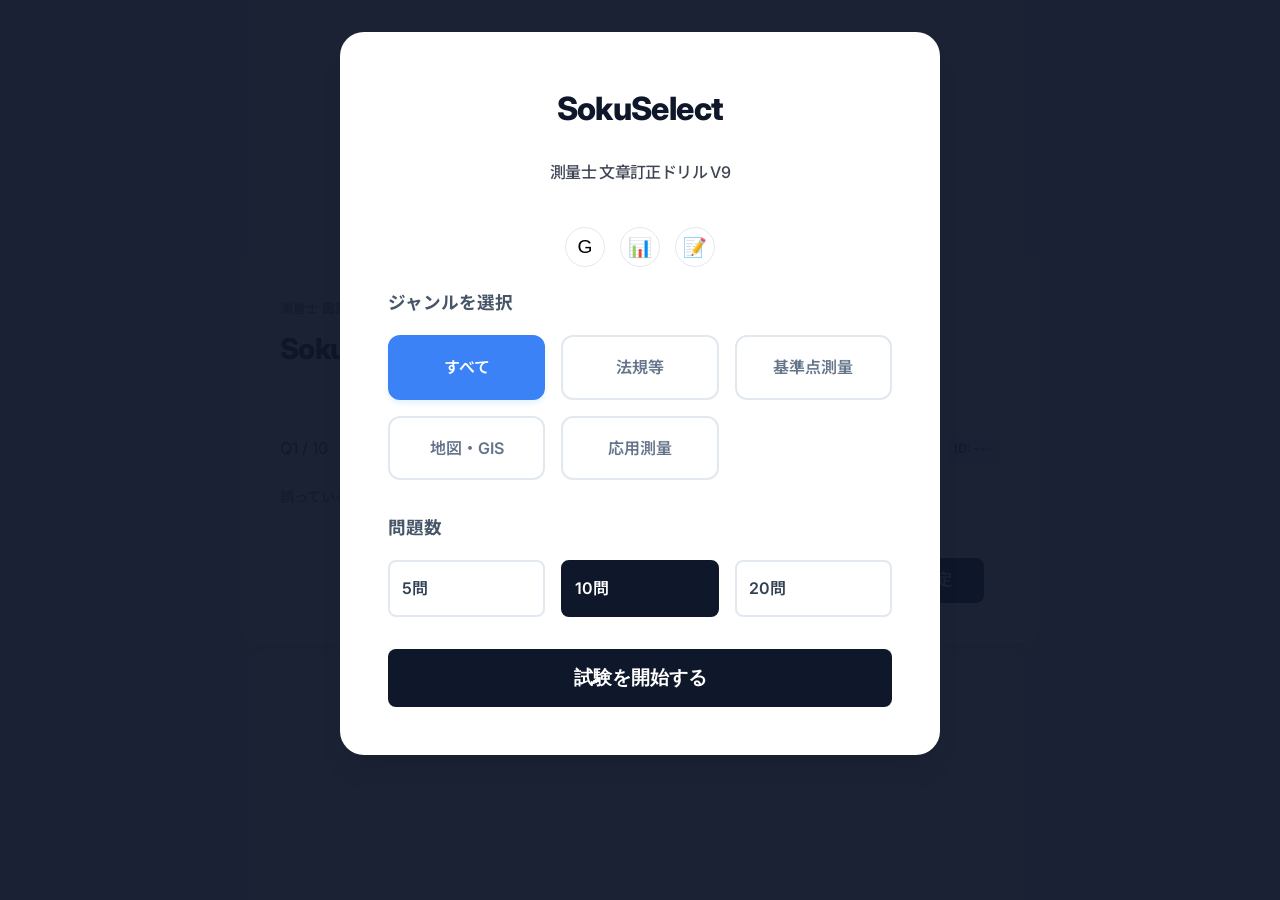
==== index.html @ 6ce7f01f "Fix: Editor Layout V9 - Strict Block Layout" ====
<!DOCTYPE html>
<html lang="ja">

<head>
    <meta charset="UTF-8">
    <meta name="viewport" content="width=device-width, initial-scale=1.0">
    <title>SokuSelect - 測量士 記述式攻略</title>
    <link rel="stylesheet" href="style.css">
    <link rel="stylesheet" href="v2.css">
    <!-- Google Fonts for premium feel -->
    <link rel="preconnect" href="https://fonts.googleapis.com">
    <link rel="preconnect" href="https://fonts.gstatic.com" crossorigin>
    <link
        href="https://fonts.googleapis.com/css2?family=Inter:wght@400;600;800&family=Noto+Sans+JP:wght@400;500;700&display=swap"
        rel="stylesheet">
    <script src="https://apis.google.com/js/api.js" async defer></script>
    <script src="https://accounts.google.com/gsi/client" async defer></script>
</head>

<body>
    <!-- Start Screen Overlay -->
    <div id="start-screen" class="overlay active" style="background: rgba(15, 23, 42, 0.95);">
        <div class="start-screen-content">
            <h1 class="start-title">SokuSelect<br><span style="font-size: 0.5em; font-weight: 500; opacity: 0.8;">測量士
                    文章訂正ドリル V9</span>
            </h1>

            <div style="display:flex; justify-content:center; gap:15px; margin-bottom:20px;">
                <button id="auth-btn-start" class="icon-btn" title="Google認証"
                    style="background:white; border-radius:50%; width:40px; height:40px; font-size:1.2rem;">G</button>
                <button id="params-btn-start" class="icon-btn" title="統計"
                    style="background:white; border-radius:50%; width:40px; height:40px; font-size:1.2rem;">📊</button>
                <button id="editor-btn-start" class="icon-btn" title="問題編集"
                    style="background:white; border-radius:50%; width:40px; height:40px; font-size:1.2rem;">📝</button>
            </div>

            <div class="setting-section">
                <label class="setting-label">ジャンルを選択</label>
                <div class="genre-grid" id="genre-options">
                    <div class="genre-card selected" data-value="all">すべて</div>
                    <div class="genre-card" data-value="法規等">法規等</div>
                    <div class="genre-card" data-value="基準点測量">基準点測量</div>
                    <div class="genre-card" data-value="地図・GIS">地図・GIS</div>
                    <div class="genre-card" data-value="応用測量">応用測量</div>
                </div>
            </div>

            <div class="setting-section">
                <label class="setting-label">問題数</label>
                <div class="count-options" id="count-options">
                    <div class="count-btn" data-value="5">5問</div>
                    <div class="count-btn selected" data-value="10">10問</div>
                    <div class="count-btn" data-value="20">20問</div>
                </div>
            </div>

            <button id="start-btn" class="btn btn-primary"
                style="width: 100%; padding: 1rem; font-size: 1.2rem;">試験を開始する</button>
        </div>
    </div>

    <!-- Modal Overlay (for dropdowns) -->
    <div class="overlay" id="overlay"></div>

    <div class="container">
        <header>
            <div class="brand">
                <span class="brand-sub">測量士 国家試験対策</span>
                <h1>SokuSelect <span class="version">v3.0</span></h1>
            </div>
            <div id="game-area-placeholder" style="display:none;"></div>
        </header>

        <main id="game-area">
            <div class="progress-container">
                <div class="progress-bar" id="progress">Q1 / 10</div>
                <span id="question-id-display" class="question-id-badge">ID: ---</span>
            </div>
            <div class="question-container">
                <div class="instruction" id="instruction-text">誤っている箇所を訂正しなさい</div>
                <div id="sentence-area" class="sentence-display">
                    <!-- Dynamic Sentence with Interactive Spans -->
                </div>
            </div>

            <!-- Positioned dynamically -->
            <div id="selection-modal" class="selection-modal hidden">
                <!-- Options injected here -->
            </div>

            <div id="feedback" class="feedback-box">
                <div class="feedback-layout">
                    <div class="char-avatar-container">
                        <!-- Simple Character Avatar (CSS or SVG) -->
                        <div
                            style="width:100%; height:100%; background:#dbeafe; display:flex; align-items:center; justify-content:center; font-size:2rem;">
                            👩‍💼</div>
                    </div>
                    <div class="feedback-content">
                        <div id="char-msg" class="char-bubble"></div>
                        <h3 id="feedback-title" class="feedback-title">判定結果</h3>
                        <p id="feedback-desc" class="feedback-text">解説...</p>
                    </div>
                </div>
            </div>

            <div class="controls-area">
                <button id="check-btn" class="btn btn-primary">決定</button>
                <div style="display:flex; gap:10px;">
                    <button id="next-btn" class="btn btn-next hidden">次へ進む</button>
                    <button id="game-edit-btn" class="btn btn-secondary hidden" title="この問題を編集">📝</button>
                </div>
            </div>
        </main>

        <!-- Editor Screen -->
        <div id="editor-screen" class="screen hidden">
            <header class="app-header">
                <h2>問題編集</h2>
                <button id="editor-close-btn" class="icon-btn">✖</button>
            </header>
            <div class="editor-content">
                <div class="editor-controls">
                    <button id="add-question-btn" class="secondary-btn">+ 新規作成</button>
                    <button id="save-drive-btn" class="primary-btn">Driveに保存</button>
                    <button id="editor-auth-btn" class="btn btn-outline" style="margin-left:auto;">G Login</button>
                </div>
                <div id="question-list" class="question-list">
                    <!-- List of questions -->
                </div>
                <div id="editor-form" class="editor-form hidden">
                    <h3>編集</h3>
                    <div class="form-group">
                        <label>ID</label>
                        <input type="text" id="edit-id">
                    </div>
                    <div class="form-group">
                        <label>ジャンル</label>
                        <input type="text" id="edit-genre" list="genre-list">
                        <datalist id="genre-list">
                            <option value="測量法">
                            <option value="多角測量">
                            <option value="基準点測量">
                            <option value="水準測量">
                            <option value="地形測量">
                            <option value="写真測量">
                            <option value="地図編集">
                            <option value="応用測量">
                        </datalist>
                    </div>
                    <div class="form-group">
                        <!-- V9: Removed wrapper and label as requested -->
                        <div id="segment-list" class="segment-list" style="margin-bottom: 10px;"></div>
                        <!-- add-segment-btn is hidden by JS anyway in V8/V9, but keeping it for safety or removing if truly unused -->
                        <button id="add-segment-btn" class="secondary-btn" style="display:none;">+ 文節を追加</button>
                        <input type="hidden" id="edit-segments">
                    </div>
                    <div class="form-group">
                        <label>解説</label>
                        <textarea id="edit-explanation" rows="3"></textarea>
                    </div>
                    <div class="form-actions">
                        <button id="edit-save-btn" class="primary-btn">決定</button>
                        <button id="edit-cancel-btn" class="secondary-btn">キャンセル</button>
                        <button id="edit-delete-btn" class="danger-btn">削除</button>
                    </div>
                </div>
            </div>
        </div>

        <!-- Statistics Screen -->
        <div id="stats-screen" class="screen hidden">
            <header class="app-header">
                <h2>学習記録</h2>
                <button id="stats-close-btn" class="icon-btn">✖</button>
            </header>
            <div class="stats-content">
                <div class="stats-summary">
                    <div class="stat-card">
                        <h3>総回答数</h3>
                        <p id="total-answers">0</p>
                    </div>
                    <div class="stat-card">
                        <h3>正答率</h3>
                        <p id="total-rate">0%</p>
                    </div>
                    <div class="stat-card">
                        <h3>最終学習日</h3>
                        <p id="last-played">-</p>
                    </div>
                </div>
                <h3>ジャンル別正答率</h3>
                <div id="stats-chart" class="chart-container">
                    <!-- Chart bars -->
                </div>

                <h3 style="margin-top: 20px;">問題別成績 (ワースト順)</h3>
                <div id="question-stats-list" class="question-stats-list">
                    <!-- List injected here -->
                </div>

                <button id="reset-stats-btn" class="danger-btn" style="margin-top:20px;">記録をリセット</button>
            </div>
        </div>

        <section id="result-area" class="hidden" style="text-align: center;">
            <h2 style="font-size: 2rem; color: var(--primary-color); margin-bottom: 0.5rem;" id="final-verdict">試験終了
            </h2>
            <div id="result-msg" style="margin-bottom: 2rem; font-weight: bold; color: #64748b;">お疲れ様でした！</div>

            <div class="score-value" id="final-score">0 / 0</div>

            <div class="chart-container" id="analytics-chart">
                <!-- Charts injected here -->
            </div>

            <div class="result-actions">
                <button id="retry-mistakes-btn" class="btn btn-warning hidden">間違えた問題を復習</button>
                <button onclick="location.reload()" class="btn btn-primary">設定を変えてやり直す</button>
            </div>
        </section>
    </div>

    <script src="questions.js"></script>
    <script src="app.js"></script>
</body>

</html>
---- style.css ----
:root {
    --primary-color: #0f172a;
    /* Darker, more professional for Surveyor */
    --accent-color: #3b82f6;
    --highlight-bg: #dbeafe;
    --highlight-border: #93c5fd;
    --interactive-hover: #e0f2fe;
    --success-bg: #dcfce7;
    --success-text: #166534;
    --error-bg: #fee2e2;
    --error-text: #991b1b;
    --bg-color: #f1f5f9;
    --card-bg: #ffffff;
}

* {
    box-sizing: border-box;
    margin: 0;
    padding: 0;
}

body {
    font-family: 'Inter', 'Noto Sans JP', sans-serif;
    background-color: var(--bg-color);
    color: #334155;
    line-height: 1.8;
    display: flex;
    justify-content: center;
    align-items: center;
    min-height: 100vh;
    padding: 1rem;
}

.container {
    width: 100%;
    max-width: 800px;
    background: var(--card-bg);
    border-radius: 1rem;
    box-shadow: 0 10px 15px -3px rgb(0 0 0 / 0.1);
    padding: 2.5rem;
    position: relative;
}

header {
    margin-bottom: 2.5rem;
    border-bottom: 2px solid #e2e8f0;
    padding-bottom: 1rem;
    display: flex;
    justify-content: space-between;
    align-items: center;
}

h1 {
    font-size: 1.8rem;
    font-weight: 800;
    color: var(--primary-color);
    letter-spacing: -0.02em;
}

.brand-sub {
    font-size: 0.8rem;
    color: #64748b;
    font-weight: 600;
    display: block;
    margin-bottom: 0.2rem;
}

.version {
    font-size: 0.75rem;
    background: var(--accent-color);
    color: #fff;
    padding: 2px 6px;
    border-radius: 4px;
    vertical-align: middle;
    margin-left: 8px;
    font-weight: 600;
}

/* Question Area */
.question-container {
    font-size: 1.15rem;
    margin-bottom: 2rem;
}

.instruction {
    font-size: 0.9rem;
    color: #64748b;
    margin-bottom: 1rem;
    font-weight: 600;
}

.sentence-display {
    line-height: 2.2;
    font-size: 1.25rem;
}

/* Interactive Segments */
.segment {
    display: inline-block;
    padding: 0 0.25rem;
    border-bottom: 2px solid transparent;
    border-radius: 4px;
    transition: all 0.2s;
}

.segment.interactive {
    cursor: pointer;
    border-bottom: 2px solid var(--accent-color);
    color: var(--primary-color);
    font-weight: 600;
    background-color: rgba(59, 130, 246, 0.05);
}

.segment.interactive:hover {
    background-color: var(--interactive-hover);
}

.segment.interactive.modified {
    background-color: var(--highlight-bg);
    border-color: var(--highlight-border);
    color: #1d4ed8;
}

/* Read-only feedback states */
.segment.correct-state {
    background-color: var(--success-bg);
    color: var(--success-text);
    border-bottom-color: var(--success-text);
}

.segment.wrong-state {
    background-color: var(--error-bg);
    color: var(--error-text);
    text-decoration: line-through;
    border-bottom-color: var(--error-text);
}

/* Selection Modal/Dropdown */
.selection-modal {
    position: absolute;
    background: white;
    border: 1px solid #e2e8f0;
    border-radius: 0.5rem;
    box-shadow: 0 10px 15px -3px rgb(0 0 0 / 0.1), 0 4px 6px -4px rgb(0 0 0 / 0.1);
    z-index: 50;
    min-width: 200px;
    overflow: hidden;
    animation: scaleIn 0.15s ease-out;
}

@keyframes scaleIn {
    from {
        opacity: 0;
        transform: scale(0.95);
    }

    to {
        opacity: 1;
        transform: scale(1);
    }
}

.modal-option {
    padding: 0.75rem 1rem;
    cursor: pointer;
    transition: background 0.1s;
    font-weight: 500;
}

.modal-option:hover {
    background-color: #f8fafc;
    color: var(--accent-color);
}

/* Overlay to close modal by clicking outside */
.overlay {
    position: fixed;
    top: 0;
    left: 0;
    width: 100vw;
    height: 100vh;
    z-index: 40;
    display: none;
}

.overlay.active {
    display: block;
}

/* Controls */
.controls-area {
    margin-top: 3rem;
    display: flex;
    justify-content: flex-end;
    gap: 1rem;
}

.btn {
    padding: 0.75rem 2rem;
    border-radius: 0.5rem;
    font-weight: 700;
    cursor: pointer;
    border: none;
    font-size: 1rem;
    transition: all 0.2s;
}

.btn-primary {
    background-color: var(--primary-color);
    color: white;
}

.btn-primary:hover {
    background-color: #1e293b;
    transform: translateY(-1px);
}

.btn-next {
    background-color: var(--accent-color);
    color: white;
}

/* Feedback Area */
.feedback-box {
    margin-top: 2rem;
    padding: 1.5rem;
    border-radius: 0.75rem;
    background-color: #f8fafc;
    border-left: 5px solid #cbd5e1;
    display: none;
}

.feedback-box.visible {
    display: block;
    animation: slideUp 0.3s ease-out;
}

@keyframes slideUp {
    from {
        opacity: 0;
        transform: translateY(10px);
    }

    to {
        opacity: 1;
        transform: translateY(0);
    }
}

.feedback-box.success {
    background-color: #f0fdf4;
    border-left-color: var(--success-text);
}

.feedback-box.error {
    background-color: #fef2f2;
    border-left-color: var(--error-text);
}

.feedback-title {
    font-size: 1.25rem;
    font-weight: 800;
    margin-bottom: 0.5rem;
}

.feedback-text {
    color: #475569;
}

.hidden {
    display: none !important;
}

/* --- Start Screen --- */
.start-screen-content {
    background: white;
    padding: 3rem;
    border-radius: 1.5rem;
    max-width: 600px;
    width: 90%;
    margin: 2rem auto;
    text-align: center;
    box-shadow: 0 20px 25px -5px rgb(0 0 0 / 0.1);
    animation: scaleIn 0.3s cubic-bezier(0.16, 1, 0.3, 1);
}

.start-title {
    font-size: 2rem;
    color: var(--primary-color);
    margin-bottom: 2rem;
    font-weight: 800;
}

.setting-section {
    margin-bottom: 2rem;
    text-align: left;
}

.setting-label {
    display: block;
    font-weight: 700;
    color: #475569;
    margin-bottom: 1rem;
    font-size: 1.1rem;
}

.genre-grid {
    display: grid;
    grid-template-columns: repeat(auto-fit, minmax(140px, 1fr));
    gap: 1rem;
}

.genre-card {
    border: 2px solid #e2e8f0;
    border-radius: 0.75rem;
    padding: 1rem;
    cursor: pointer;
    transition: all 0.2s;
    text-align: center;
    font-weight: 600;
    color: #64748b;
}

.genre-card:hover {
    border-color: var(--accent-color);
    background-color: #f0f9ff;
}

.genre-card.selected {
    border-color: var(--accent-color);
    background-color: var(--accent-color);
    color: white;
    box-shadow: 0 4px 6px -1px var(--interactive-hover);
}

.count-options {
    display: flex;
    gap: 1rem;
}

.count-btn {
    flex: 1;
    padding: 0.75rem;
    border: 2px solid #e2e8f0;
    border-radius: 0.5rem;
    background: white;
    font-weight: 600;
    cursor: pointer;
}

.count-btn.selected {
    border-color: var(--primary-color);
    background-color: var(--primary-color);
    color: white;
}

/* --- Character Feedback --- */
.feedback-layout {
    display: flex;
    gap: 1.5rem;
    align-items: flex-start;
}

.char-avatar-container {
    flex-shrink: 0;
    width: 80px;
    height: 80px;
    background: #e2e8f0;
    border-radius: 50%;
    overflow: hidden;
    border: 3px solid white;
    box-shadow: 0 4px 6px -1px rgb(0 0 0 / 0.1);
}

/* Placeholder for avatar image */
.char-img {
    width: 100%;
    height: 100%;
    object-fit: cover;
}

.feedback-content {
    flex-grow: 1;
}

.char-bubble {
    background: white;
    padding: 1rem;
    border-radius: 0 1rem 1rem 1rem;
    box-shadow: 0 2px 4px rgb(0 0 0 / 0.05);
    margin-bottom: 0.5rem;
    font-weight: 700;
    color: var(--primary-color);
    position: relative;
    border: 2px solid #e2e8f0;
}

/* --- Analytics Dashboard --- */
.chart-container {
    margin: 2rem 0;
    padding: 1.5rem;
    background: #f8fafc;
    border-radius: 1rem;
}

.chart-row {
    display: flex;
    align-items: center;
    margin-bottom: 1rem;
}

.chart-label {
    width: 100px;
    font-weight: 600;
    font-size: 0.9rem;
}

.chart-bar-bg {
    flex-grow: 1;
    height: 12px;
    background: #e2e8f0;
    border-radius: 6px;
    overflow: hidden;
}

.chart-bar-fill {
    height: 100%;
    background: var(--accent-color);
    width: 0%;
    transition: width 1s ease-out;
}

.chart-value {
    width: 60px;
    text-align: right;
    font-weight: 700;
}

/* Fade out */
.fade-out {
    animation: fadeOut 0.3s forwards;
}

@keyframes fadeOut {
    to {
        opacity: 0;
        visibility: hidden;
    }
}

/* --- New UI Elements (Drive, Editor, Stats) --- */
.app-header {
    display: flex;
    justify-content: space-between;
    align-items: center;
    margin-bottom: 20px;
}

.header-controls {
    display: flex;
    align-items: center;
    gap: 10px;
}

.icon-btn {
    background: none;
    border: 1px solid #e2e8f0;
    border-radius: 50%;
    width: 36px;
    height: 36px;
    cursor: pointer;
    font-size: 1.2rem;
    display: flex;
    align-items: center;
    justify-content: center;
    transition: all 0.2s;
}

.icon-btn:hover {
    background: #f1f5f9;
    transform: scale(1.1);
}

.status-badge {
    font-size: 0.75rem;
    padding: 2px 6px;
    border-radius: 4px;
    background: #e2e8f0;
    color: #64748b;
    font-weight: 600;
}

.screen {
    display: none;
}

.screen.active {
    display: block;
}

/* Editor Styles */
.editor-content {
    background: #fff;
    padding: 20px;
    border-radius: 8px;
    box-shadow: 0 4px 6px -1px rgba(0,0,0,0.1);
}
.editor-controls {
    margin-bottom: 15px;
    display: flex;
    gap: 10px;
}
.question-list {
    max-height: 300px;
    overflow-y: auto;
    border: 1px solid #e2e8f0;
    border-radius: 4px;
    margin-bottom: 20px;
}
.list-item {
    padding: 10px;
    border-bottom: 1px solid #e2e8f0;
    cursor: pointer;
    display: flex;
    justify-content: space-between;
}
.list-item:hover {
    background: #f8fafc;
}
.editor-form {
    border-top: 2px solid #e2e8f0;
    padding-top: 20px;
}
.form-group {
    margin-bottom: 15px;
}
.form-group label {
    display: block;
    margin-bottom: 5px;
    font-weight: 600;
}
.form-group input, .form-group textarea {
    width: 100%;
    padding: 8px;
    border: 1px solid #cbd5e1;
    border-radius: 4px;
}
.form-actions {
    display: flex;
    gap: 10px;
    margin-top: 20px;
}
.secondary-btn {
    background: #64748b;
    color: white;
    border: none;
    padding: 8px 16px;
    border-radius: 4px;
    cursor: pointer;
}
.danger-btn {
    background: #ef4444;
    color: white;
    border: none;
    padding: 8px 16px;
    border-radius: 4px;
    cursor: pointer;
}

/* Stats Styles */
.stats-content {
    background: #fff;
    padding: 20px;
    border-radius: 8px;
}
.stats-summary {
    display: grid;
    grid-template-columns: repeat(3, 1fr);
    gap: 15px;
    margin-bottom: 30px;
}
.stat-card {
    background: #f8fafc;
    padding: 15px;
    border-radius: 8px;
    text-align: center;
}
.stat-card h3 {
    font-size: 0.9rem;
    color: #64748b;
    margin-bottom: 5px;
}
.stat-card p {
    font-size: 1.5rem;
    font-weight: 800;
    color: var(--primary-color);
}
---- v2.css ----
@import url('style.css');

/* Enhancements V2 Styles */

/* Question ID Badge */
.progress-container {
    display: flex;
    justify-content: space-between;
    align-items: center;
    margin-bottom: 20px;
}

.question-id-badge {
    background: #e2e8f0;
    color: #475569;
    padding: 4px 8px;
    border-radius: 4px;
    font-size: 0.8rem;
    font-weight: 600;
}

/* Review Button */
.btn-warning {
    background: #f59e0b;
    color: white;
}

.btn-warning:hover {
    background: #d97706;
}

.result-actions {
    display: flex;
    flex-direction: column;
    gap: 10px;
    align-items: center;
    margin-top: 20px;
}

/* Editor Styles */
.segment-list {
    border: 1px solid #cbd5e1;
    border-radius: 6px;
    padding: 10px;
    background: #f8fafc;
    max-height: 300px;
    overflow-y: auto;
}

.segment-row {
    display: grid;
    grid-template-columns: 80px 1fr 30px;
    gap: 5px;
    margin-bottom: 8px;
    align-items: center;
    background: white;
    padding: 8px;
    border-radius: 4px;
    border: 1px solid #e2e8f0;
}

.segment-row.interactive {
    border-left: 4px solid #3b82f6;
}

.segment-detail {
    grid-column: 1 / -1;
    margin-top: 5px;
    padding-top: 5px;
    border-top: 1px dashed #e2e8f0;
    font-size: 0.9rem;
}

.segment-detail input {
    width: 100%;
    margin-bottom: 3px;
    padding: 4px;
    border: 1px solid #cbd5e1;
    border-radius: 3px;
}

.segment-type-select {
    padding: 4px;
    border-radius: 4px;
    border: 1px solid #cbd5e1;
    font-size: 0.8rem;
}

.text-input {
    padding: 5px;
    border: 1px solid #cbd5e1;
    border-radius: 4px;
}

.del-seg-btn {
    background: #ef4444;
    color: white;
    border: none;
    border-radius: 4px;
    width: 24px;
    height: 24px;
    cursor: pointer;
    display: flex;
    align-items: center;
    justify-content: center;
}
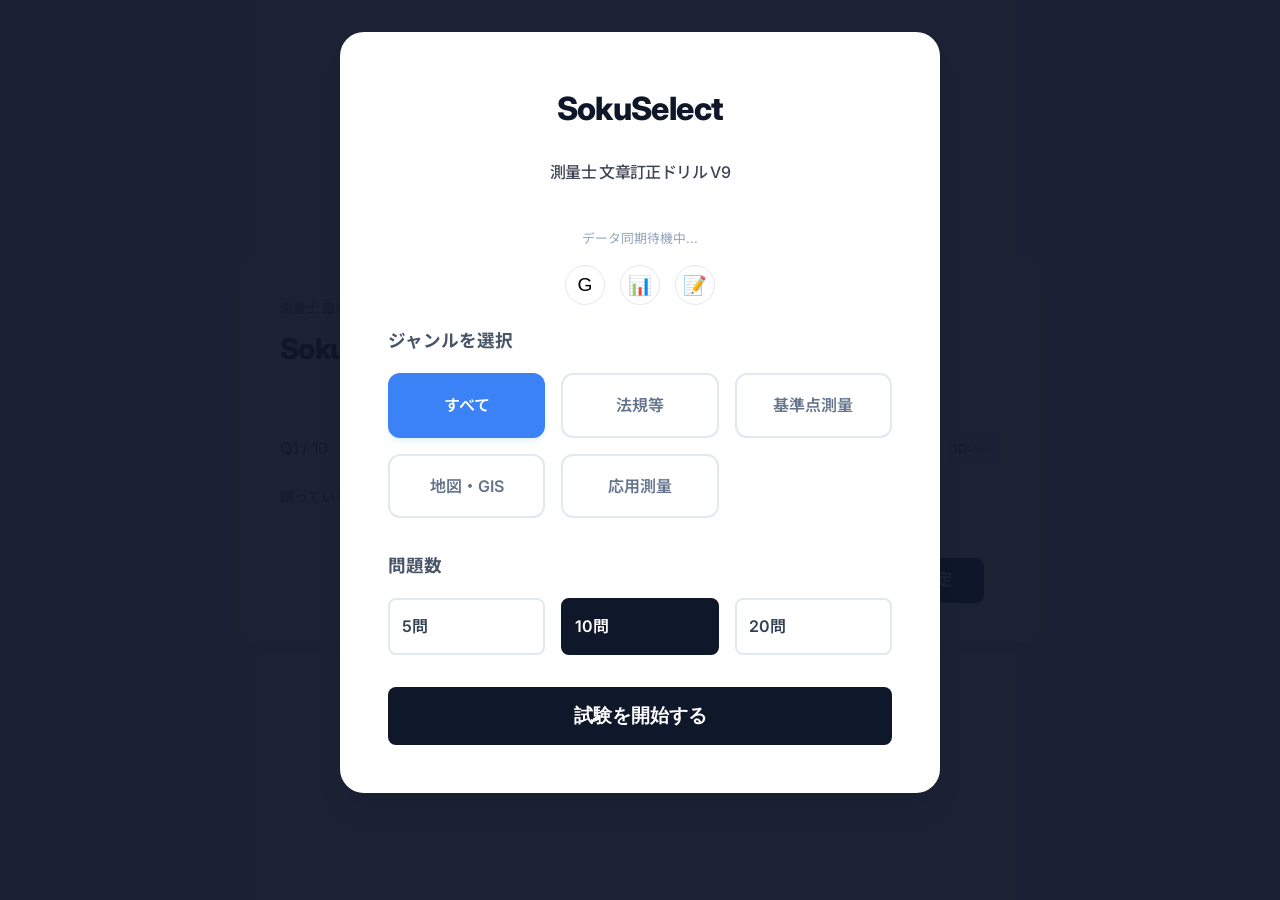
==== commit e527a6f8: "Fix: Sync Integrity - Cache Busting & Explicit Status UI" ====
--- a/index.html
+++ b/index.html
@@ -24,6 +24,10 @@
             <h1 class="start-title">SokuSelect<br><span style="font-size: 0.5em; font-weight: 500; opacity: 0.8;">測量士
                     文章訂正ドリル V9</span>
             </h1>
+            <div id="sync-status"
+                style="text-align:center; font-size:0.8rem; color:#94a3b8; margin-bottom:15px; min-height:1.2em;">
+                データ同期待機中...
+            </div>
 
             <div style="display:flex; justify-content:center; gap:15px; margin-bottom:20px;">
                 <button id="auth-btn-start" class="icon-btn" title="Google認証"
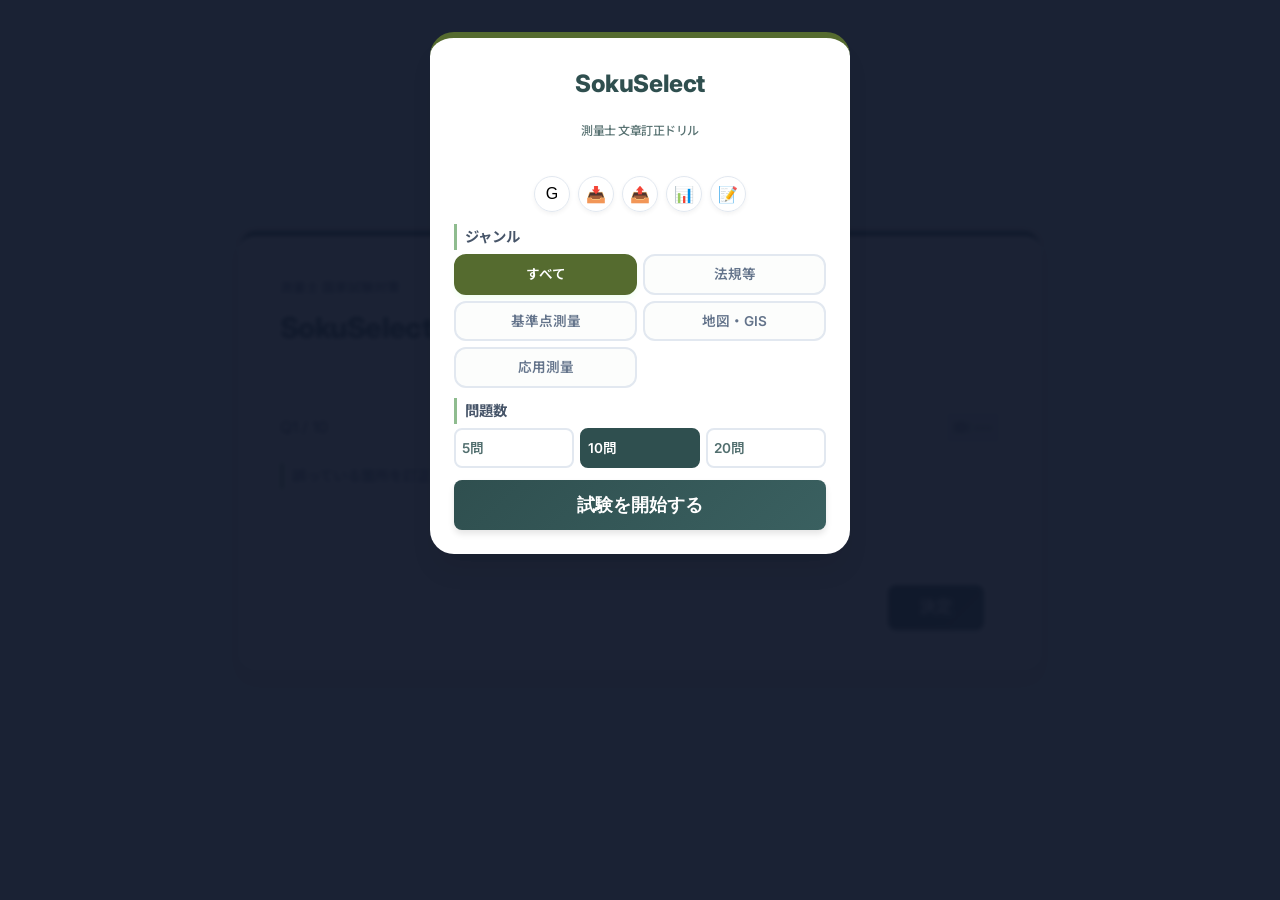
==== commit a0b1830d: "Fix: Sync Init Status, iPad Compact Layout, Explicit Load/Save Buttons" ====
--- a/index.html
+++ b/index.html
@@ -20,46 +20,47 @@
 <body>
     <!-- Start Screen Overlay -->
     <div id="start-screen" class="overlay active" style="background: rgba(15, 23, 42, 0.95);">
-        <div class="start-screen-content">
-            <h1 class="start-title">SokuSelect<br><span style="font-size: 0.5em; font-weight: 500; opacity: 0.8;">測量士
-                    文章訂正ドリル V9</span>
-            </h1>
+        <div class="start-screen-content" style="padding:1.5rem; max-width:420px;">
+            <h1 class="start-title" style="font-size:1.5rem; margin-bottom:0.5rem;">SokuSelect<br><span
+                    style="font-size:0.5em; font-weight:500; opacity:0.8;">測量士 文章訂正ドリル</span></h1>
             <div id="sync-status"
-                style="text-align:center; font-size:0.8rem; color:#94a3b8; margin-bottom:15px; min-height:1.2em;">
-                データ同期待機中...
-            </div>
-
-            <div style="display:flex; justify-content:center; gap:15px; margin-bottom:20px;">
+                style="text-align:center; font-size:0.75rem; color:#94a3b8; margin-bottom:8px; min-height:1em;"></div>
+
+            <div style="display:flex; justify-content:center; gap:8px; margin-bottom:12px;">
                 <button id="auth-btn-start" class="icon-btn" title="Google認証"
-                    style="background:white; border-radius:50%; width:40px; height:40px; font-size:1.2rem;">G</button>
+                    style="width:36px; height:36px; font-size:1rem;">G</button>
+                <button id="sync-load-btn" class="icon-btn" title="データ読込"
+                    style="width:36px; height:36px; font-size:1rem;">📥</button>
+                <button id="sync-save-btn" class="icon-btn" title="データ保存"
+                    style="width:36px; height:36px; font-size:1rem;">📤</button>
                 <button id="params-btn-start" class="icon-btn" title="統計"
-                    style="background:white; border-radius:50%; width:40px; height:40px; font-size:1.2rem;">📊</button>
+                    style="width:36px; height:36px; font-size:1rem;">📊</button>
                 <button id="editor-btn-start" class="icon-btn" title="問題編集"
-                    style="background:white; border-radius:50%; width:40px; height:40px; font-size:1.2rem;">📝</button>
-            </div>
-
-            <div class="setting-section">
-                <label class="setting-label">ジャンルを選択</label>
-                <div class="genre-grid" id="genre-options">
-                    <div class="genre-card selected" data-value="all">すべて</div>
-                    <div class="genre-card" data-value="法規等">法規等</div>
-                    <div class="genre-card" data-value="基準点測量">基準点測量</div>
-                    <div class="genre-card" data-value="地図・GIS">地図・GIS</div>
-                    <div class="genre-card" data-value="応用測量">応用測量</div>
-                </div>
-            </div>
-
-            <div class="setting-section">
-                <label class="setting-label">問題数</label>
-                <div class="count-options" id="count-options">
-                    <div class="count-btn" data-value="5">5問</div>
-                    <div class="count-btn selected" data-value="10">10問</div>
-                    <div class="count-btn" data-value="20">20問</div>
+                    style="width:36px; height:36px; font-size:1rem;">📝</button>
+            </div>
+
+            <div class="setting-section" style="margin-bottom:10px;">
+                <label class="setting-label" style="font-size:0.9rem; margin-bottom:4px;">ジャンル</label>
+                <div class="genre-grid" id="genre-options" style="gap:6px;">
+                    <div class="genre-card selected" data-value="all" style="padding:6px; font-size:0.85rem;">すべて</div>
+                    <div class="genre-card" data-value="法規等" style="padding:6px; font-size:0.85rem;">法規等</div>
+                    <div class="genre-card" data-value="基準点測量" style="padding:6px; font-size:0.85rem;">基準点測量</div>
+                    <div class="genre-card" data-value="地図・GIS" style="padding:6px; font-size:0.85rem;">地図・GIS</div>
+                    <div class="genre-card" data-value="応用測量" style="padding:6px; font-size:0.85rem;">応用測量</div>
+                </div>
+            </div>
+
+            <div class="setting-section" style="margin-bottom:12px;">
+                <label class="setting-label" style="font-size:0.9rem; margin-bottom:4px;">問題数</label>
+                <div class="count-options" id="count-options" style="gap:6px;">
+                    <div class="count-btn" data-value="5" style="padding:6px; font-size:0.85rem;">5問</div>
+                    <div class="count-btn selected" data-value="10" style="padding:6px; font-size:0.85rem;">10問</div>
+                    <div class="count-btn" data-value="20" style="padding:6px; font-size:0.85rem;">20問</div>
                 </div>
             </div>
 
             <button id="start-btn" class="btn btn-primary"
-                style="width: 100%; padding: 1rem; font-size: 1.2rem;">試験を開始する</button>
+                style="width:100%; padding:0.8rem; font-size:1.1rem;">試験を開始する</button>
         </div>
     </div>
 
--- a/style.css
+++ b/style.css
@@ -1,16 +1,413 @@
 :root {
-    --primary-color: #0f172a;
-    /* Darker, more professional for Surveyor */
-    --accent-color: #3b82f6;
-    --highlight-bg: #dbeafe;
-    --highlight-border: #93c5fd;
-    --interactive-hover: #e0f2fe;
-    --success-bg: #dcfce7;
-    --success-text: #166534;
-    --error-bg: #fee2e2;
+    /* "Surveyor Green" - Sophisticated Slate/Moss Green Palette */
+    --primary-color: #2f4f4f;
+    /* Dark Slate Gray (Greenish) */
+    --accent-color: #556b2f;
+    /* Dark Olive Green - Stylish but subtle */
+    --accent-light: #8fbc8f;
+    /* Dark Sea Green */
+    --highlight-bg: #e0eee0;
+    --highlight-border: #8fbc8f;
+    --interactive-hover: #f0fff0;
+    /* Honeydew */
+    --success-bg: #f0fdf4;
+    --success-text: #14532d;
+    --error-bg: #fef2f2;
     --error-text: #991b1b;
-    --bg-color: #f1f5f9;
+    --bg-color: #eaefef;
+    /* Fashionable Gray-Green Tint */
     --card-bg: #ffffff;
+    --text-color: #2d3748;
+}
+
+* {
+    box-sizing: border-box;
+    margin: 0;
+    padding: 0;
+}
+
+body {
+    font-family: 'Inter', 'Noto Sans JP', sans-serif;
+    background-color: var(--bg-color);
+    color: var(--text-color);
+    line-height: 1.6;
+    /* More compact than 1.8 */
+    display: flex;
+    justify-content: center;
+    align-items: center;
+    min-height: 100vh;
+    padding: 0.5rem;
+    /* Reduced padding */
+}
+
+.container {
+    width: 100%;
+    max-width: 800px;
+    background: var(--card-bg);
+    border-radius: 1rem;
+    box-shadow: 0 10px 25px -5px rgba(47, 79, 79, 0.15);
+    /* Tinted shadow */
+    padding: 2rem;
+    position: relative;
+    border-top: 5px solid var(--primary-color);
+    /* Professional accent */
+}
+
+header {
+    margin-bottom: 1.5rem;
+    /* Compact */
+    border-bottom: 2px solid #eaefef;
+    padding-bottom: 0.5rem;
+    display: flex;
+    justify-content: space-between;
+    align-items: center;
+}
+
+h1 {
+    font-size: 1.6rem;
+    font-weight: 800;
+    color: var(--primary-color);
+    letter-spacing: -0.02em;
+}
+
+.brand-sub {
+    font-size: 0.8rem;
+    color: #526f6f;
+    font-weight: 600;
+    display: block;
+    margin-bottom: 0.2rem;
+}
+
+.version {
+    font-size: 0.75rem;
+    background: var(--accent-light);
+    color: #fff;
+    padding: 2px 6px;
+    border-radius: 4px;
+    vertical-align: middle;
+    margin-left: 8px;
+    font-weight: 600;
+}
+
+/* Question Area */
+.question-container {
+    font-size: 1.1rem;
+    margin-bottom: 1.5rem;
+}
+
+.instruction {
+    font-size: 0.9rem;
+    color: #526f6f;
+    margin-bottom: 0.5rem;
+    font-weight: 600;
+    border-left: 4px solid var(--accent-light);
+    padding-left: 8px;
+}
+
+.sentence-display {
+    line-height: 2.0;
+    font-size: 1.2rem;
+    background: #fcfdfc;
+    padding: 15px;
+    border-radius: 8px;
+    border: 1px solid #eaefef;
+}
+
+/* Interactive Segments */
+.segment {
+    display: inline-block;
+    padding: 0 0.25rem;
+    border-bottom: 2px solid transparent;
+    border-radius: 4px;
+    transition: all 0.2s;
+}
+
+.segment.interactive {
+    cursor: pointer;
+    border-bottom: 2px solid var(--accent-color);
+    color: var(--primary-color);
+    font-weight: 600;
+    background-color: rgba(85, 107, 47, 0.05);
+    /* Subtle olive tint */
+}
+
+.segment.interactive:hover {
+    background-color: var(--highlight-bg);
+}
+
+.segment.interactive.modified {
+    background-color: var(--highlight-bg);
+    border-color: var(--accent-light);
+    color: var(--primary-color);
+}
+
+/* Read-only feedback states */
+.segment.correct-state {
+    background-color: var(--success-bg);
+    color: var(--success-text);
+    border-bottom-color: var(--success-text);
+}
+
+.segment.wrong-state {
+    background-color: var(--error-bg);
+    color: var(--error-text);
+    text-decoration: line-through;
+    border-bottom-color: var(--error-text);
+}
+
+/* Selection Modal/Dropdown */
+.selection-modal {
+    position: absolute;
+    background: white;
+    border: 1px solid #c0d0c0;
+    border-radius: 0.5rem;
+    box-shadow: 0 10px 15px -3px rgba(47, 79, 79, 0.2);
+    z-index: 50;
+    min-width: 200px;
+    overflow: hidden;
+    animation: scaleIn 0.15s ease-out;
+}
+
+@keyframes scaleIn {
+    from {
+        opacity: 0;
+        transform: scale(0.95);
+    }
+
+    to {
+        opacity: 1;
+        transform: scale(1);
+    }
+}
+
+.modal-option {
+    padding: 0.75rem 1rem;
+    cursor: pointer;
+    transition: background 0.1s;
+    font-weight: 500;
+    color: var(--primary-color);
+}
+
+.modal-option:hover {
+    background-color: var(--highlight-bg);
+    color: var(--accent-color);
+}
+
+/* Overlay */
+.overlay {
+    position: fixed;
+    top: 0;
+    left: 0;
+    width: 100vw;
+    height: 100vh;
+    z-index: 40;
+    display: none;
+    background: rgba(47, 79, 79, 0.3);
+    /* Tinted overlay instead of black */
+    backdrop-filter: blur(2px);
+}
+
+.overlay.active {
+    display: block;
+}
+
+/* Controls */
+.controls-area {
+    margin-top: 2rem;
+    display: flex;
+    justify-content: flex-end;
+    gap: 1rem;
+}
+
+.btn {
+    padding: 0.6rem 2rem;
+    border-radius: 2rem;
+    /* Rounded pills */
+    font-weight: 700;
+    cursor: pointer;
+    border: none;
+    font-size: 1rem;
+    transition: all 0.2s;
+    box-shadow: 0 4px 6px rgba(0, 0, 0, 0.1);
+}
+
+.btn-primary {
+    background: linear-gradient(135deg, var(--primary-color), #3a6060);
+    color: white;
+}
+
+.btn-primary:hover {
+    transform: translateY(-2px);
+    box-shadow: 0 6px 12px rgba(47, 79, 79, 0.2);
+}
+
+.btn-next {
+    background: linear-gradient(135deg, var(--accent-color), #6b8e23);
+    color: white;
+}
+
+/* Feedback Area */
+.feedback-box {
+    margin-top: 1.5rem;
+    padding: 1.5rem;
+    border-radius: 0.75rem;
+    background-color: #f8fafc;
+    border-left: 5px solid #cbd5e1;
+    display: none;
+}
+
+.feedback-box.visible {
+    display: block;
+    animation: slideUp 0.3s ease-out;
+}
+
+@keyframes slideUp {
+    from {
+        opacity: 0;
+        transform: translateY(10px);
+    }
+
+    to {
+        opacity: 1;
+        transform: translateY(0);
+    }
+}
+
+.feedback-box.success {
+    background-color: var(--success-bg);
+    border-left-color: var(--success-text);
+}
+
+.feedback-box.error {
+    background-color: var(--error-bg);
+    border-left-color: var(--error-text);
+}
+
+.feedback-title {
+    font-size: 1.25rem;
+    font-weight: 800;
+    margin-bottom: 0.5rem;
+}
+
+.feedback-text {
+    color: #475569;
+}
+
+.hidden {
+    display: none !important;
+}
+
+/* --- Start Screen --- */
+.start-screen-content {
+    background: white;
+    padding: 2.5rem;
+    border-radius: 1rem;
+    max-width: 500px;
+    /* Reduced width */
+    width: 90%;
+    margin: 2rem auto;
+    text-align: center;
+    box-shadow: 0 20px 25px -5px rgba(47, 79, 79, 0.2);
+    animation: scaleIn 0.3s cubic-bezier(0.16, 1, 0.3, 1);
+    border-top: 6px solid var(--accent-color);
+}
+
+.start-title {
+    font-size: 1.8rem;
+    color: var(--primary-color);
+    margin-bottom: 1.5rem;
+    font-weight: 800;
+}
+
+.setting-section {
+    margin-bottom: 1.5rem;
+    text-align: left;
+}
+
+.setting-label {
+    display: block;
+    font-weight: 700;
+    color: var(--primary-color);
+    margin-bottom: 0.5rem;
+    font-size: 1rem;
+    border-left: 3px solid var(--accent-light);
+    padding-left: 8px;
+}
+
+.genre-grid {
+    display: grid;
+    grid-template-columns: repeat(auto-fit, minmax(120px, 1fr));
+    /* More compact */
+    gap: 0.8rem;
+}
+
+.genre-card {
+    border: 2px solid #eaefef;
+    border-radius: 0.5rem;
+    padding: 0.8rem;
+    cursor: pointer;
+    transition: all 0.2s;
+    text-align: center;
+    font-weight: 600;
+    color: #526f6f;
+    background: #fcfdfc;
+}
+
+.genre-card:hover {
+    border-color: var(--accent-light);
+    background-color: #f0f7f4;
+    color: var(--primary-color);
+}
+
+.genre-card.selected {
+    border-color: var(--accent-color);
+    background-color: var(--accent-color);
+    color: white;
+    box-shadow: 0 4px 6px -1px rgba(85, 107, 47, 0.4);
+}
+
+.count-options {
+    display: flex;
+    gap: 0.8rem;
+}
+
+.count-btn {
+    flex: 1;
+    padding: 0.6rem;
+    border: 2px solid #eaefef;
+    border-radius: 0.5rem;
+    background: #fcfdfc;
+    font-weight: 600;
+    cursor: pointer;
+    color: #526f6f;
+}
+
+.count-btn.selected {
+    border-color: var(--primary-color);
+    background-color: var(--primary-color);
+    color: white;
+}
+
+/* Icon Buttons Start Screen */
+.icon-btn {
+    background: #fcfdfc;
+    border: 1px solid #eaefef;
+    border-radius: 50%;
+    width: 40px;
+    height: 40px;
+    cursor: pointer;
+    font-size: 1.2rem;
+    display: flex;
+    align-items: center;
+    justify-content: center;
+    transition: all 0.2s;
+    box-shadow: 0 2px 4px rgba(0, 0, 0, 0.05);
+}
+
+.icon-btn:hover {
+    background: var(--highlight-bg);
+    transform: scale(1.1);
+    border-color: var(--accent-light);
 }
 
 * {
@@ -503,13 +900,15 @@
     background: #fff;
     padding: 20px;
     border-radius: 8px;
-    box-shadow: 0 4px 6px -1px rgba(0,0,0,0.1);
-}
+    box-shadow: 0 4px 6px -1px rgba(0, 0, 0, 0.1);
+}
+
 .editor-controls {
     margin-bottom: 15px;
     display: flex;
     gap: 10px;
 }
+
 .question-list {
     max-height: 300px;
     overflow-y: auto;
@@ -517,6 +916,7 @@
     border-radius: 4px;
     margin-bottom: 20px;
 }
+
 .list-item {
     padding: 10px;
     border-bottom: 1px solid #e2e8f0;
@@ -524,32 +924,40 @@
     display: flex;
     justify-content: space-between;
 }
+
 .list-item:hover {
     background: #f8fafc;
 }
+
 .editor-form {
     border-top: 2px solid #e2e8f0;
     padding-top: 20px;
 }
+
 .form-group {
     margin-bottom: 15px;
 }
+
 .form-group label {
     display: block;
     margin-bottom: 5px;
     font-weight: 600;
 }
-.form-group input, .form-group textarea {
+
+.form-group input,
+.form-group textarea {
     width: 100%;
     padding: 8px;
     border: 1px solid #cbd5e1;
     border-radius: 4px;
 }
+
 .form-actions {
     display: flex;
     gap: 10px;
     margin-top: 20px;
 }
+
 .secondary-btn {
     background: #64748b;
     color: white;
@@ -558,6 +966,7 @@
     border-radius: 4px;
     cursor: pointer;
 }
+
 .danger-btn {
     background: #ef4444;
     color: white;
@@ -573,23 +982,27 @@
     padding: 20px;
     border-radius: 8px;
 }
+
 .stats-summary {
     display: grid;
     grid-template-columns: repeat(3, 1fr);
     gap: 15px;
     margin-bottom: 30px;
 }
+
 .stat-card {
     background: #f8fafc;
     padding: 15px;
     border-radius: 8px;
     text-align: center;
 }
+
 .stat-card h3 {
     font-size: 0.9rem;
     color: #64748b;
     margin-bottom: 5px;
 }
+
 .stat-card p {
     font-size: 1.5rem;
     font-weight: 800;
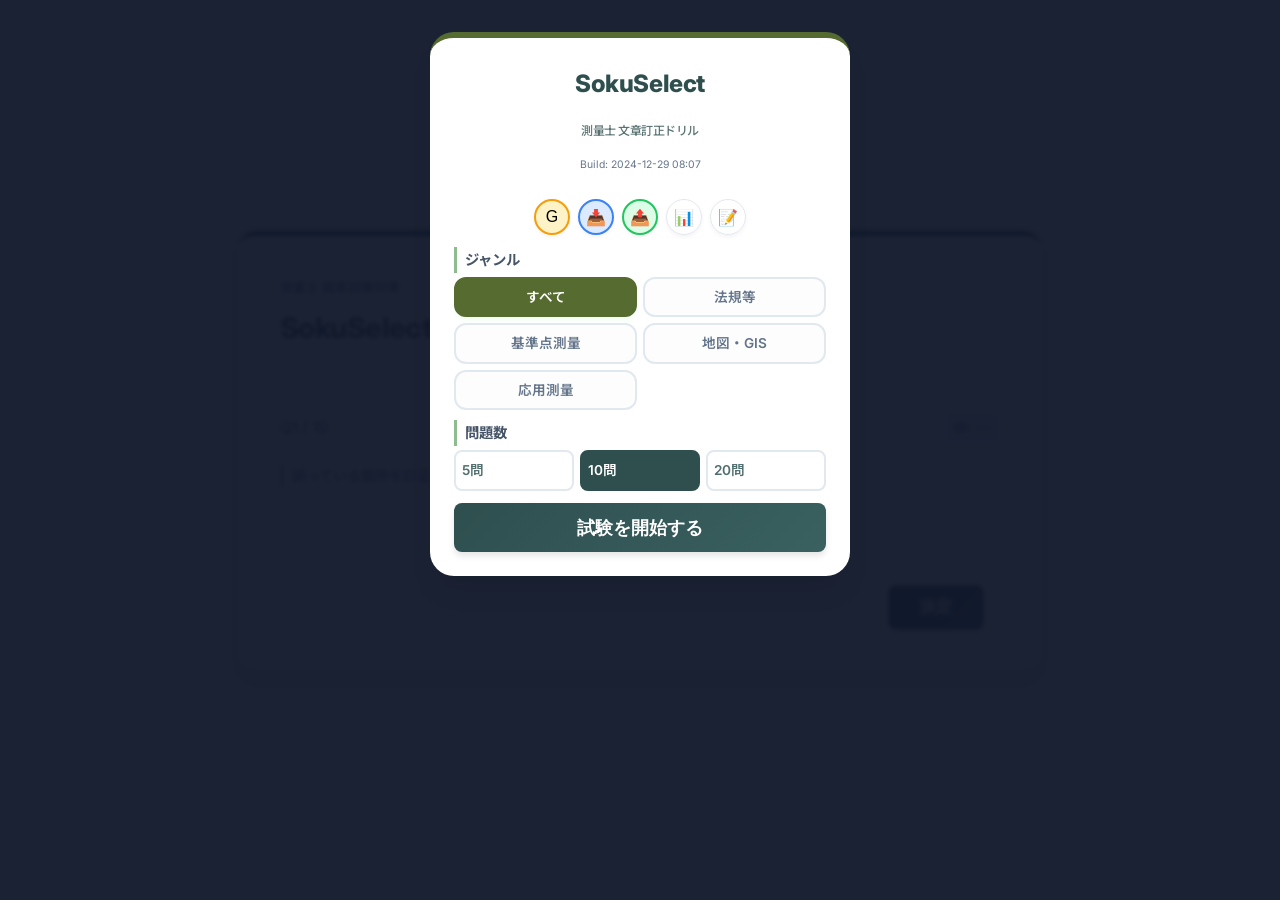
==== commit b71fc28e: "Feat: File Timestamps Display, Build Date, Distinct Button Colors" ====
--- a/index.html
+++ b/index.html
@@ -23,16 +23,18 @@
         <div class="start-screen-content" style="padding:1.5rem; max-width:420px;">
             <h1 class="start-title" style="font-size:1.5rem; margin-bottom:0.5rem;">SokuSelect<br><span
                     style="font-size:0.5em; font-weight:500; opacity:0.8;">測量士 文章訂正ドリル</span></h1>
+            <div style="text-align:center; font-size:0.65rem; color:#64748b; margin-bottom:4px;">Build: 2024-12-29 08:07
+            </div>
             <div id="sync-status"
                 style="text-align:center; font-size:0.75rem; color:#94a3b8; margin-bottom:8px; min-height:1em;"></div>
 
             <div style="display:flex; justify-content:center; gap:8px; margin-bottom:12px;">
                 <button id="auth-btn-start" class="icon-btn" title="Google認証"
-                    style="width:36px; height:36px; font-size:1rem;">G</button>
+                    style="width:36px; height:36px; font-size:1rem; background:#fef3c7; border:2px solid #f59e0b;">G</button>
                 <button id="sync-load-btn" class="icon-btn" title="データ読込"
-                    style="width:36px; height:36px; font-size:1rem;">📥</button>
+                    style="width:36px; height:36px; font-size:1rem; background:#dbeafe; border:2px solid #3b82f6;">📥</button>
                 <button id="sync-save-btn" class="icon-btn" title="データ保存"
-                    style="width:36px; height:36px; font-size:1rem;">📤</button>
+                    style="width:36px; height:36px; font-size:1rem; background:#dcfce7; border:2px solid #22c55e;">📤</button>
                 <button id="params-btn-start" class="icon-btn" title="統計"
                     style="width:36px; height:36px; font-size:1rem;">📊</button>
                 <button id="editor-btn-start" class="icon-btn" title="問題編集"
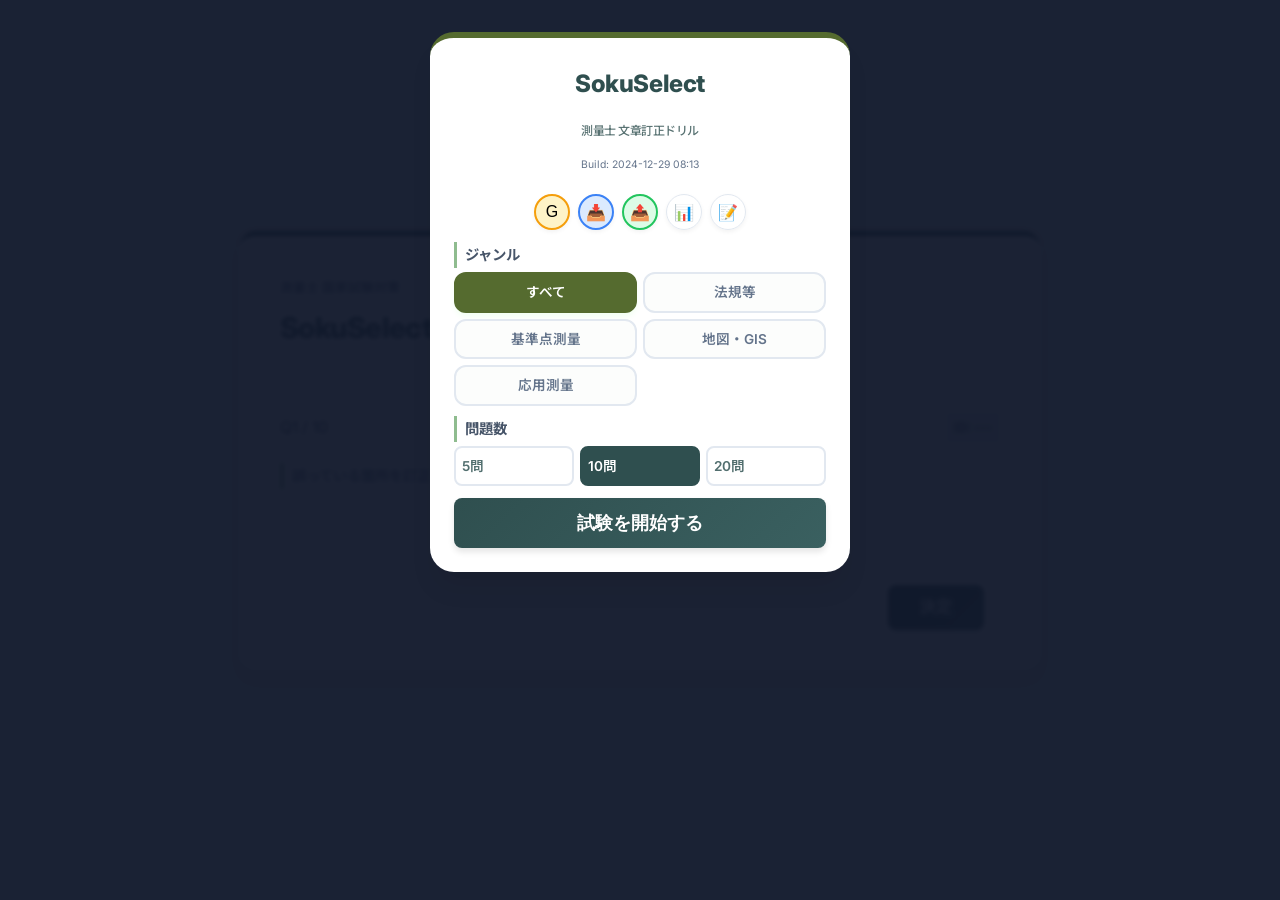
==== commit 862f8915: "Feat: Persistent File Timestamps on Page" ====
--- a/index.html
+++ b/index.html
@@ -23,10 +23,15 @@
         <div class="start-screen-content" style="padding:1.5rem; max-width:420px;">
             <h1 class="start-title" style="font-size:1.5rem; margin-bottom:0.5rem;">SokuSelect<br><span
                     style="font-size:0.5em; font-weight:500; opacity:0.8;">測量士 文章訂正ドリル</span></h1>
-            <div style="text-align:center; font-size:0.65rem; color:#64748b; margin-bottom:4px;">Build: 2024-12-29 08:07
+            <div style="text-align:center; font-size:0.65rem; color:#64748b; margin-bottom:4px;">Build: 2024-12-29 08:13
             </div>
             <div id="sync-status"
-                style="text-align:center; font-size:0.75rem; color:#94a3b8; margin-bottom:8px; min-height:1em;"></div>
+                style="text-align:center; font-size:0.7rem; color:#94a3b8; margin-bottom:4px; min-height:1em;"></div>
+            <div id="file-timestamps"
+                style="text-align:center; font-size:0.65rem; color:#64748b; margin-bottom:8px; line-height:1.4; display:none;">
+                <div>📚 問題: <span id="q-file-time">--</span></div>
+                <div>📊 成績: <span id="s-file-time">--</span></div>
+            </div>
 
             <div style="display:flex; justify-content:center; gap:8px; margin-bottom:12px;">
                 <button id="auth-btn-start" class="icon-btn" title="Google認証"
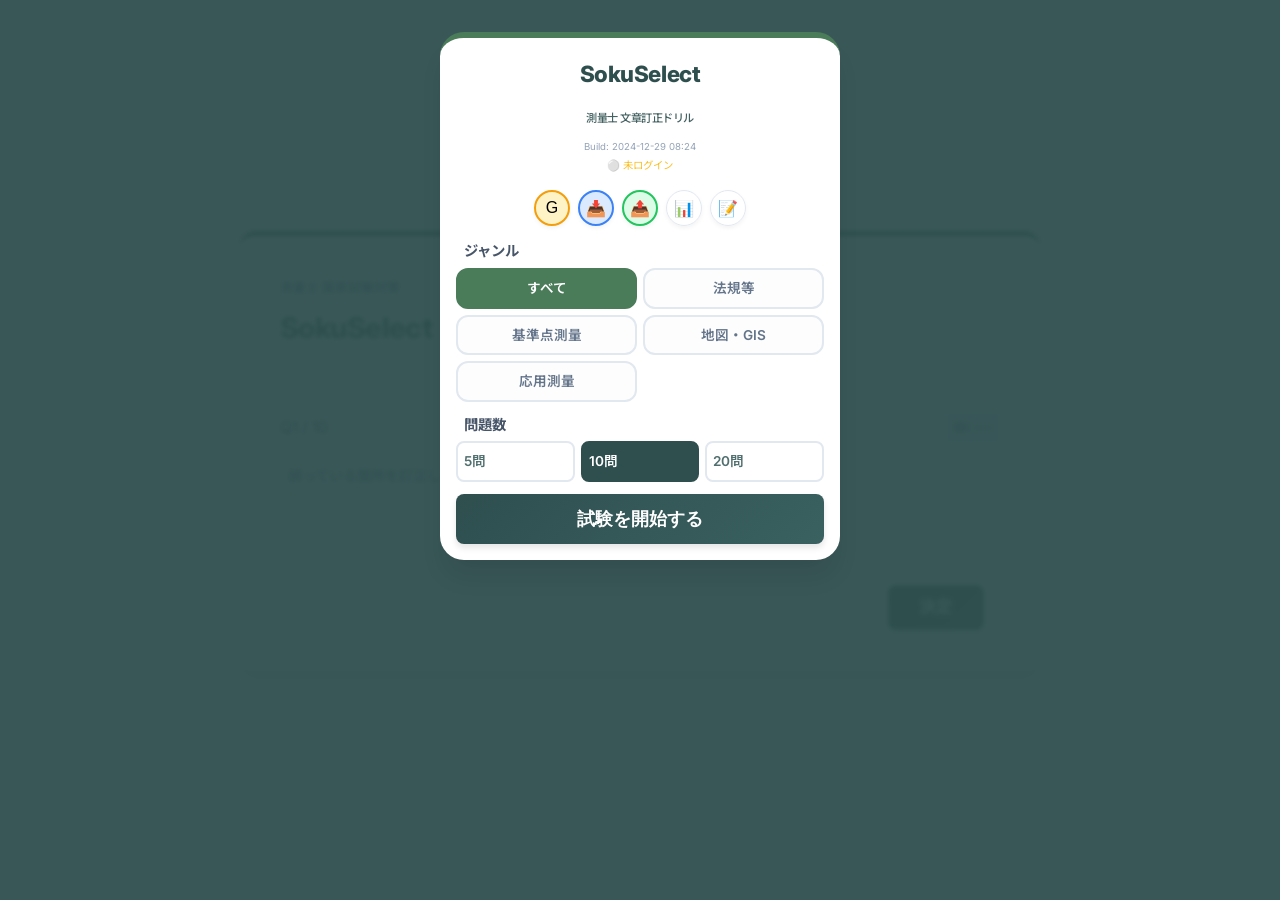
==== commit 154ad93c: "Feat: Auto-Sync, Login Status, Compact Layout, 2-Green Palette" ====
--- a/index.html
+++ b/index.html
@@ -19,18 +19,19 @@
 
 <body>
     <!-- Start Screen Overlay -->
-    <div id="start-screen" class="overlay active" style="background: rgba(15, 23, 42, 0.95);">
-        <div class="start-screen-content" style="padding:1.5rem; max-width:420px;">
-            <h1 class="start-title" style="font-size:1.5rem; margin-bottom:0.5rem;">SokuSelect<br><span
-                    style="font-size:0.5em; font-weight:500; opacity:0.8;">測量士 文章訂正ドリル</span></h1>
-            <div style="text-align:center; font-size:0.65rem; color:#64748b; margin-bottom:4px;">Build: 2024-12-29 08:13
-            </div>
+    <div id="start-screen" class="overlay active" style="background: rgba(47, 79, 79, 0.95);">
+        <div class="start-screen-content" style="padding:1rem; max-width:400px;">
+            <h1 class="start-title" style="font-size:1.4rem; margin-bottom:0.2rem;">SokuSelect<br><span
+                    style="font-size:0.5em; font-weight:500; opacity:0.9;">測量士 文章訂正ドリル</span></h1>
+            <div style="text-align:center; font-size:0.6rem; color:#94a3b8; margin-bottom:2px;">Build: 2024-12-29 08:24
+            </div>
+            <div id="login-status" style="text-align:center; font-size:0.65rem; margin-bottom:2px;"><span
+                    style="color:#fbbf24;">⚪ 未ログイン</span></div>
             <div id="sync-status"
-                style="text-align:center; font-size:0.7rem; color:#94a3b8; margin-bottom:4px; min-height:1em;"></div>
+                style="text-align:center; font-size:0.65rem; color:#94a3b8; margin-bottom:2px; min-height:1em;"></div>
             <div id="file-timestamps"
-                style="text-align:center; font-size:0.65rem; color:#64748b; margin-bottom:8px; line-height:1.4; display:none;">
-                <div>📚 問題: <span id="q-file-time">--</span></div>
-                <div>📊 成績: <span id="s-file-time">--</span></div>
+                style="text-align:center; font-size:0.6rem; color:#94a3b8; margin-bottom:6px; line-height:1.3; display:none;">
+                <span>📚 <span id="q-file-time">--</span></span> ｜ <span>📊 <span id="s-file-time">--</span></span>
             </div>
 
             <div style="display:flex; justify-content:center; gap:8px; margin-bottom:12px;">
--- a/style.css
+++ b/style.css
@@ -1,23 +1,19 @@
 :root {
-    /* "Surveyor Green" - Sophisticated Slate/Moss Green Palette */
+    /* Simplified 2-Green Palette */
     --primary-color: #2f4f4f;
-    /* Dark Slate Gray (Greenish) */
-    --accent-color: #556b2f;
-    /* Dark Olive Green - Stylish but subtle */
-    --accent-light: #8fbc8f;
-    /* Dark Sea Green */
-    --highlight-bg: #e0eee0;
-    --highlight-border: #8fbc8f;
-    --interactive-hover: #f0fff0;
-    /* Honeydew */
-    --success-bg: #f0fdf4;
-    --success-text: #14532d;
-    --error-bg: #fef2f2;
-    --error-text: #991b1b;
-    --bg-color: #eaefef;
-    /* Fashionable Gray-Green Tint */
+    /* Dark Slate Green */
+    --accent-color: #4a7c59;
+    /* Slightly Lighter Green */
+    --highlight-bg: #e8f0e8;
+    /* Very light green tint */
+    --success-bg: #e8f5e9;
+    --success-text: #2f4f4f;
+    --error-bg: #ffebee;
+    --error-text: #b71c1c;
+    --bg-color: #f5f7f5;
+    /* Light greenish white */
     --card-bg: #ffffff;
-    --text-color: #2d3748;
+    --text-color: #2f4f4f;
 }
 
 * {
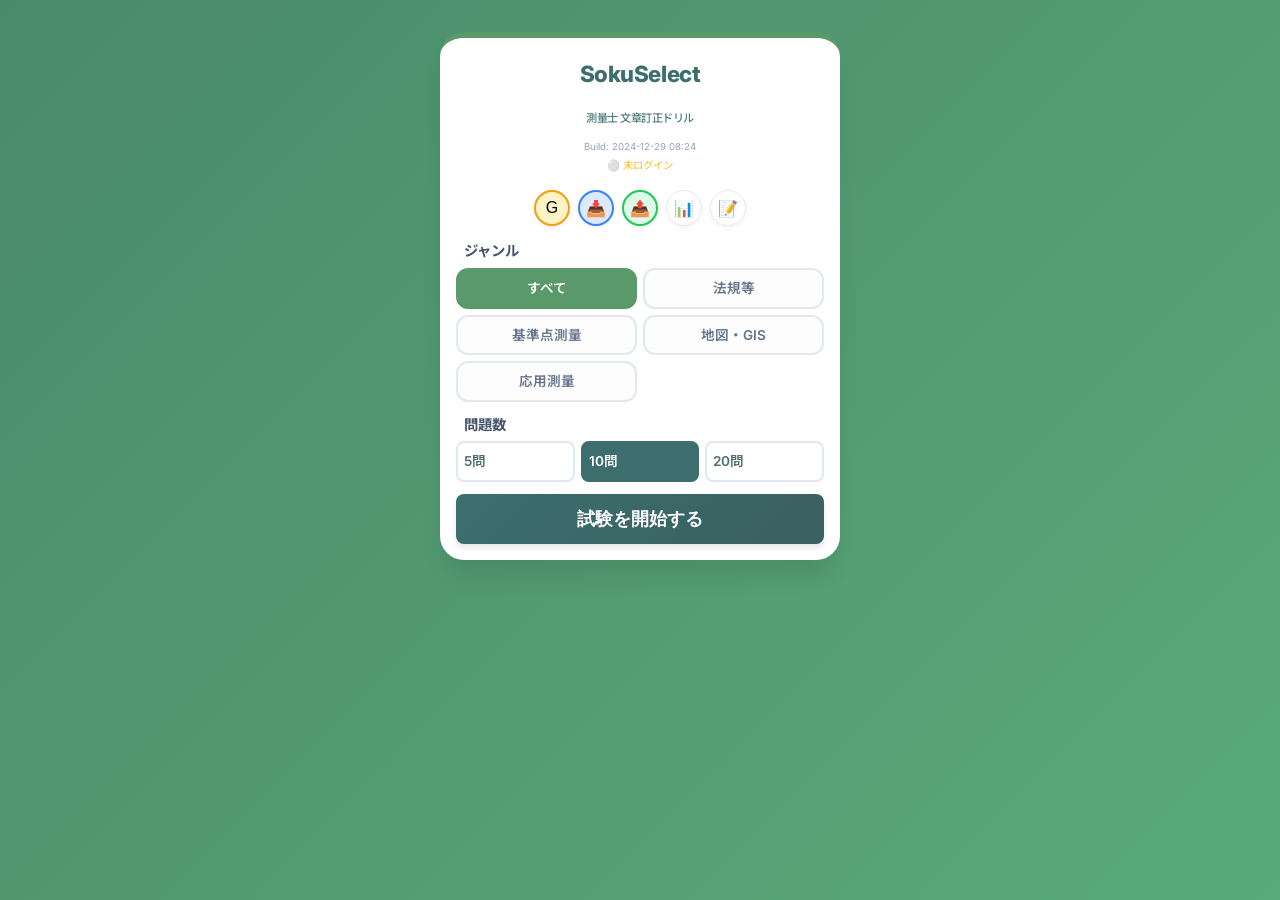
==== commit bdccac0c: "Fix: Brighter Green Gradient, Auto-Login Attempt" ====
--- a/index.html
+++ b/index.html
@@ -19,7 +19,8 @@
 
 <body>
     <!-- Start Screen Overlay -->
-    <div id="start-screen" class="overlay active" style="background: rgba(47, 79, 79, 0.95);">
+    <div id="start-screen" class="overlay active"
+        style="background: linear-gradient(135deg, #4a8a6a 0%, #5aaa7a 100%);">
         <div class="start-screen-content" style="padding:1rem; max-width:400px;">
             <h1 class="start-title" style="font-size:1.4rem; margin-bottom:0.2rem;">SokuSelect<br><span
                     style="font-size:0.5em; font-weight:500; opacity:0.9;">測量士 文章訂正ドリル</span></h1>
--- a/style.css
+++ b/style.css
@@ -1,19 +1,19 @@
 :root {
-    /* Simplified 2-Green Palette */
-    --primary-color: #2f4f4f;
-    /* Dark Slate Green */
-    --accent-color: #4a7c59;
-    /* Slightly Lighter Green */
-    --highlight-bg: #e8f0e8;
+    /* Simplified 2-Green Palette - Brighter */
+    --primary-color: #3d6e6e;
+    /* Medium Slate Green */
+    --accent-color: #5a9a6a;
+    /* Pleasant Forest Green */
+    --highlight-bg: #e8f5e8;
+    /* Light mint */
+    --success-bg: #e8f5e9;
+    --success-text: #2e7d32;
+    --error-bg: #ffebee;
+    --error-text: #c62828;
+    --bg-color: #f0f5f0;
     /* Very light green tint */
-    --success-bg: #e8f5e9;
-    --success-text: #2f4f4f;
-    --error-bg: #ffebee;
-    --error-text: #b71c1c;
-    --bg-color: #f5f7f5;
-    /* Light greenish white */
     --card-bg: #ffffff;
-    --text-color: #2f4f4f;
+    --text-color: #3d5a5a;
 }
 
 * {
